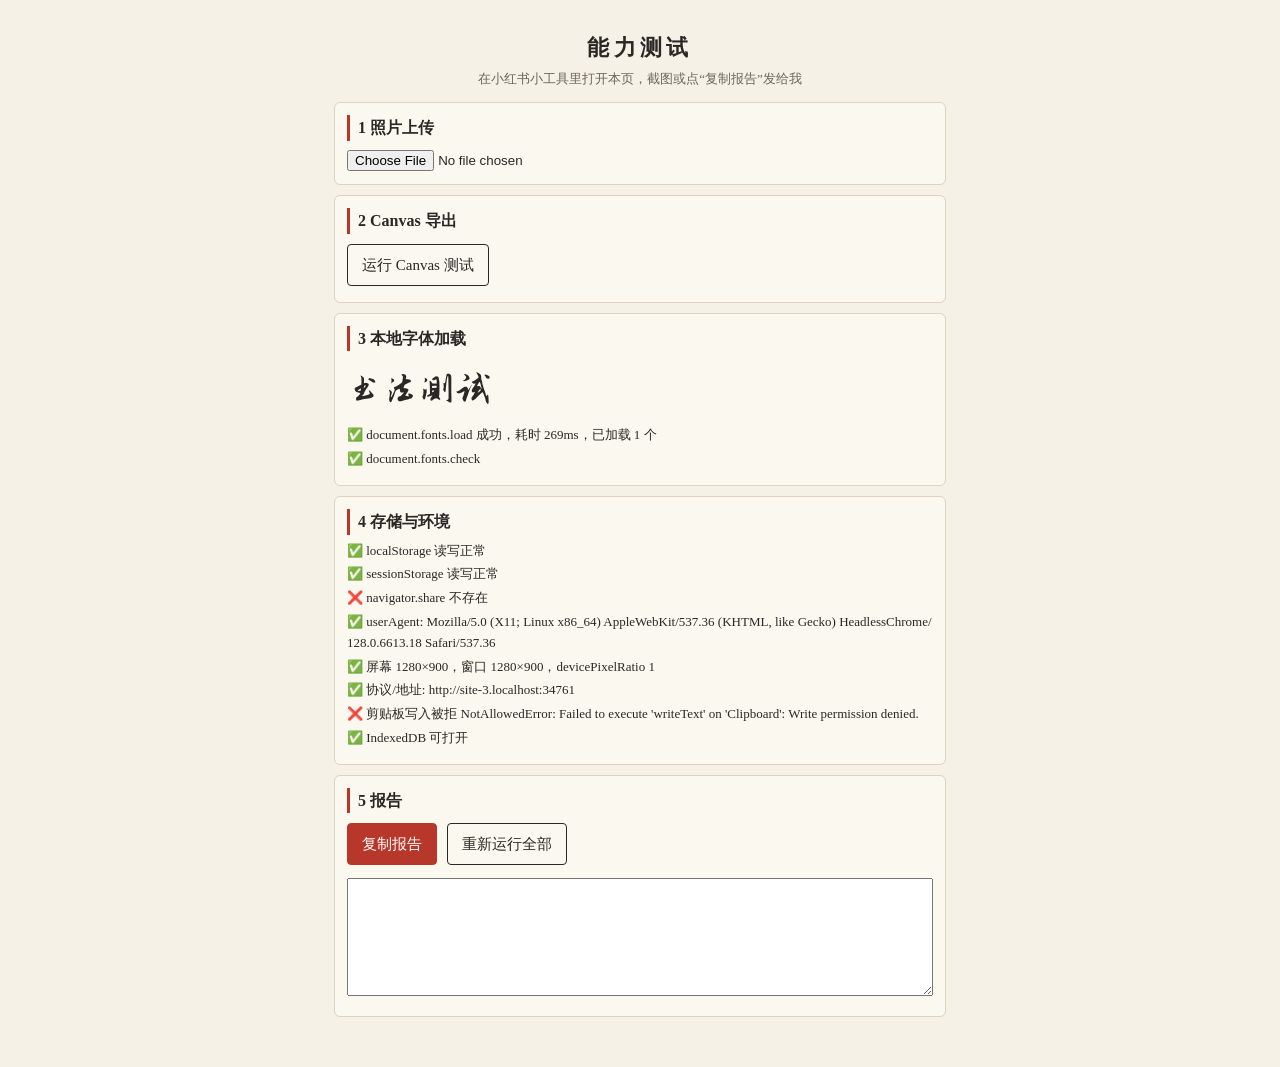
==== 00-sandbox-test/index.html @ 7041d2fe "Initial release: calligraphy wallpaper, bookplate, crochet chart, sandbox test Co-Authored-By: Claud" ====
<!doctype html>
<html lang="zh-CN">
<head>
<meta charset="utf-8">
<meta name="viewport" content="width=device-width,initial-scale=1,viewport-fit=cover">
<title>小红书小工具能力测试</title>
<style>
@font-face{font-family:"XMTest";src:url("fonts/test.woff2") format("woff2");font-display:block}
:root{--paper:#f6f1e6;--card:#fbf8f0;--ink:#2a2826;--ink2:#6b655c;--line:#ddd3bf;--red:#b8372b}
*{box-sizing:border-box}
body{margin:0;background:var(--paper);color:var(--ink);font-family:"Songti SC","Noto Serif SC",serif;line-height:1.6;padding:14px 14px 40px;max-width:640px;margin:0 auto}
h1{font-size:22px;text-align:center;letter-spacing:.2em;margin:16px 0 4px}
.sub{text-align:center;color:var(--ink2);font-size:13px;margin:0 0 12px}
.card{background:var(--card);border:1px solid var(--line);border-radius:6px;padding:12px;margin:10px 0}
h2{font-size:16px;margin:0 0 6px;border-left:3px solid var(--red);padding-left:8px}
.res{font-size:13px;margin:3px 0;word-break:break-all}
.btn{font:inherit;font-size:15px;border:1px solid var(--ink);background:transparent;color:var(--ink);padding:8px 14px;border-radius:4px;min-height:40px;margin:4px 6px 4px 0}
.btn.primary{background:var(--red);border-color:var(--red);color:#fff}
img.th{max-width:140px;max-height:140px;border:1px solid var(--line);display:block;margin:6px 0}
#fontdemo{font-family:"XMTest",serif;font-size:40px;margin:4px 0}
.ov{position:fixed;inset:0;background:#1b1a18;z-index:9;display:flex;flex-direction:column}
.ov[hidden]{display:none}
.ov .bar{color:#f6f1e6;padding:10px 14px;display:flex;justify-content:space-between;align-items:center;font-size:14px}
.ov .bar button{color:#f6f1e6;border-color:#f6f1e6;margin:0}
.ov .body{flex:1;overflow:auto;text-align:center}
.ov img{max-width:100%;background:#fff}
</style>
</head>
<body>
<h1>能力测试</h1>
<p class="sub">在小红书小工具里打开本页，截图或点“复制报告”发给我</p>

<div class="card" id="t1"><h2>1 照片上传</h2>
  <input type="file" id="f" accept="image/*">
  <div id="r1"></div></div>

<div class="card" id="t2"><h2>2 Canvas 导出</h2>
  <button class="btn" id="b2">运行 Canvas 测试</button>
  <div id="r2"></div></div>

<div class="card" id="t3"><h2>3 本地字体加载</h2>
  <div id="fontdemo">书法测试</div>
  <div id="r3"></div></div>

<div class="card" id="t4"><h2>4 存储与环境</h2><div id="r4"></div></div>

<div class="card"><h2>5 报告</h2>
  <button class="btn primary" id="copy">复制报告</button>
  <button class="btn" id="rerun">重新运行全部</button>
  <div id="r5" class="res"></div>
  <textarea id="rep" rows="8" style="width:100%;font-size:12px;margin-top:6px" readonly></textarea></div>

<div class="ov" id="ov" hidden><div class="bar"><span>长按图片，选择“保存图片”</span><button class="btn" id="cl">关闭</button></div><div class="body"><img id="oi" alt="测试图"></div></div>

<script>
(function () {
  'use strict';
  var R = {};   // key -> [{ok,text}]
  var $ = function (i) { return document.getElementById(i); };
  function add(group, ok, text) {
    (R[group] = R[group] || []).push({ ok: ok, text: text });
    var d = document.createElement('div');
    d.className = 'res'; d.textContent = (ok ? '✅ ' : '❌ ') + text;
    $(group).appendChild(d);
  }
  function reset(group) { R[group] = []; $(group).innerHTML = ''; }
  function err(e) { return (e && (e.name ? e.name + ': ' : '') + (e.message || e)) || String(e); }

  // 1 照片上传
  $('f').addEventListener('change', function (e) {
    reset('r1');
    var f = e.target.files && e.target.files[0];
    if (!f) { add('r1', false, '未选择文件'); return; }
    add('r1', true, '读取到文件 ' + (f.name || '?') + '，' + f.type + '，' + f.size + ' 字节');
    var url;
    try { url = URL.createObjectURL(f); } catch (x) { add('r1', false, 'createObjectURL 失败 ' + err(x)); return; }
    var img = new Image();
    img.className = 'th';
    img.onload = function () {
      add('r1', true, '图片解码成功，尺寸 ' + img.naturalWidth + '×' + img.naturalHeight);
      $('r1').appendChild(img);
    };
    img.onerror = function () { add('r1', false, '图片解码失败'); };
    img.src = url;
  });

  // 2 Canvas 导出
  function makeCanvas() {
    var c = document.createElement('canvas'); c.width = 300; c.height = 200;
    var g = c.getContext('2d');
    g.fillStyle = '#f6f1e6'; g.fillRect(0, 0, 300, 200);
    g.fillStyle = '#b8372b'; g.fillRect(20, 20, 80, 80);
    g.fillStyle = '#2a2826'; g.font = '28px serif'; g.fillText('能力测试', 120, 110);
    return c;
  }
  function runCanvas() {
    reset('r2');
    var c;
    try { c = makeCanvas(); add('r2', true, 'Canvas 2D 绘制成功'); } catch (e) { add('r2', false, 'Canvas 绘制失败 ' + err(e)); return; }
    try {
      var du = c.toDataURL('image/png');
      add('r2', du.indexOf('data:image/png') === 0, 'toDataURL ' + (du.length) + ' 字符');
    } catch (e) { add('r2', false, 'toDataURL 异常 ' + err(e)); }
    try {
      c.toBlob(function (b) {
        if (!b) { add('r2', false, 'toBlob 返回 null'); return; }
        add('r2', true, 'toBlob 成功，' + b.size + ' 字节');
        try {
          var url = URL.createObjectURL(b), a = document.createElement('a');
          a.href = url; a.download = 'sandbox-test.png';
          document.body.appendChild(a); a.click(); document.body.removeChild(a);
          add('r2', true, '<a download> 点击未抛异常（是否真的保存了文件请你手动确认）');
        } catch (e) { add('r2', false, '<a download> 抛异常 ' + err(e)); }
        try {
          $('oi').src = URL.createObjectURL(b); $('ov').hidden = false;
          add('r2', true, '已打开全屏 <img>：请长按图片，看有没有“保存图片”（需你手动确认）');
        } catch (e) { add('r2', false, '全屏 img 失败 ' + err(e)); }
      }, 'image/png');
    } catch (e) { add('r2', false, 'toBlob 异常 ' + err(e)); }
  }
  $('b2').addEventListener('click', runCanvas);
  $('cl').addEventListener('click', function () { $('ov').hidden = true; });

  // 3 字体
  function runFont() {
    reset('r3');
    if (!document.fonts || !document.fonts.load) { add('r3', false, '不支持 document.fonts.load'); return; }
    var t0 = Date.now();
    document.fonts.load('40px "XMTest"', '书法测试').then(function (list) {
      var ms = Date.now() - t0;
      var ok = list && list.length > 0;
      add('r3', ok, 'document.fonts.load ' + (ok ? '成功' : '返回空') + '，耗时 ' + ms + 'ms，已加载 ' + (list ? list.length : 0) + ' 个');
      try { add('r3', document.fonts.check('40px "XMTest"', '书法测试'), 'document.fonts.check'); } catch (e) { add('r3', false, 'check 异常 ' + err(e)); }
    }).catch(function (e) { add('r3', false, '字体加载失败 ' + err(e)); });
  }

  // 4 存储与环境
  function runEnv() {
    reset('r4');
    ['localStorage', 'sessionStorage'].forEach(function (n) {
      try {
        var s = window[n]; s.setItem('xm_t', '1');
        var v = s.getItem('xm_t'); s.removeItem('xm_t');
        add('r4', v === '1', n + ' 读写' + (v === '1' ? '正常' : '失败'));
      } catch (e) { add('r4', false, n + ' 不可用 ' + err(e)); }
    });
    try {
      if (!window.indexedDB) { add('r4', false, 'indexedDB 不存在'); }
      else {
        var q = indexedDB.open('xm_test', 1);
        q.onupgradeneeded = function () { q.result.createObjectStore('s'); };
        q.onsuccess = function () { add('r4', true, 'IndexedDB 可打开'); try { q.result.close(); indexedDB.deleteDatabase('xm_test'); } catch (e) {} };
        q.onerror = function () { add('r4', false, 'IndexedDB 打开失败 ' + err(q.error)); };
        q.onblocked = function () { add('r4', false, 'IndexedDB 被阻塞'); };
      }
    } catch (e) { add('r4', false, 'IndexedDB 异常 ' + err(e)); }
    add('r4', typeof navigator.share === 'function', 'navigator.share ' + (typeof navigator.share === 'function' ? '存在' : '不存在'));
    if (navigator.clipboard && navigator.clipboard.writeText) {
      navigator.clipboard.writeText('xm-test').then(function () { add('r4', true, '剪贴板写入成功'); },
        function (e) { add('r4', false, '剪贴板写入被拒 ' + err(e)); });
    } else { add('r4', false, 'navigator.clipboard.writeText 不存在'); }
    add('r4', true, 'userAgent: ' + navigator.userAgent);
    add('r4', true, '屏幕 ' + screen.width + '×' + screen.height + '，窗口 ' + innerWidth + '×' + innerHeight + '，devicePixelRatio ' + devicePixelRatio);
    add('r4', true, '协议/地址: ' + location.protocol + '//' + (location.host || '(空)'));
  }

  // 5 报告
  var names = { r1: '1 照片上传', r2: '2 Canvas 导出', r3: '3 本地字体', r4: '4 存储与环境' };
  function report() {
    var L = ['小红书小工具能力测试报告  ' + new Date().toLocaleString()];
    ['r1', 'r2', 'r3', 'r4'].forEach(function (k) {
      L.push('', '【' + names[k] + '】');
      if (!(R[k] && R[k].length)) L.push('（尚无结果）');
      (R[k] || []).forEach(function (x) { L.push((x.ok ? '✅ ' : '❌ ') + x.text); });
    });
    return L.join('\n');
  }
  $('copy').addEventListener('click', function () {
    var t = report(); $('rep').value = t;
    function fallback(why) {
      try {
        $('rep').focus(); $('rep').select();
        var ok = document.execCommand && document.execCommand('copy');
        $('r5').textContent = ok ? '✅ 已复制（execCommand）' : '❌ 自动复制失败（' + why + '），请长按下方文本框手动复制';
      } catch (e) { $('r5').textContent = '❌ 自动复制失败（' + err(e) + '），请长按下方文本框手动复制'; }
    }
    if (navigator.clipboard && navigator.clipboard.writeText) {
      navigator.clipboard.writeText(t).then(function () { $('r5').textContent = '✅ 已复制报告到剪贴板'; }, function (e) { fallback(err(e)); });
    } else fallback('无 clipboard API');
  });
  function runAll() { runFont(); runEnv(); }
  $('rerun').addEventListener('click', function () { runAll(); $('rep').value = ''; $('r5').textContent = ''; });
  runAll();
})();
</script>
</body>
</html>
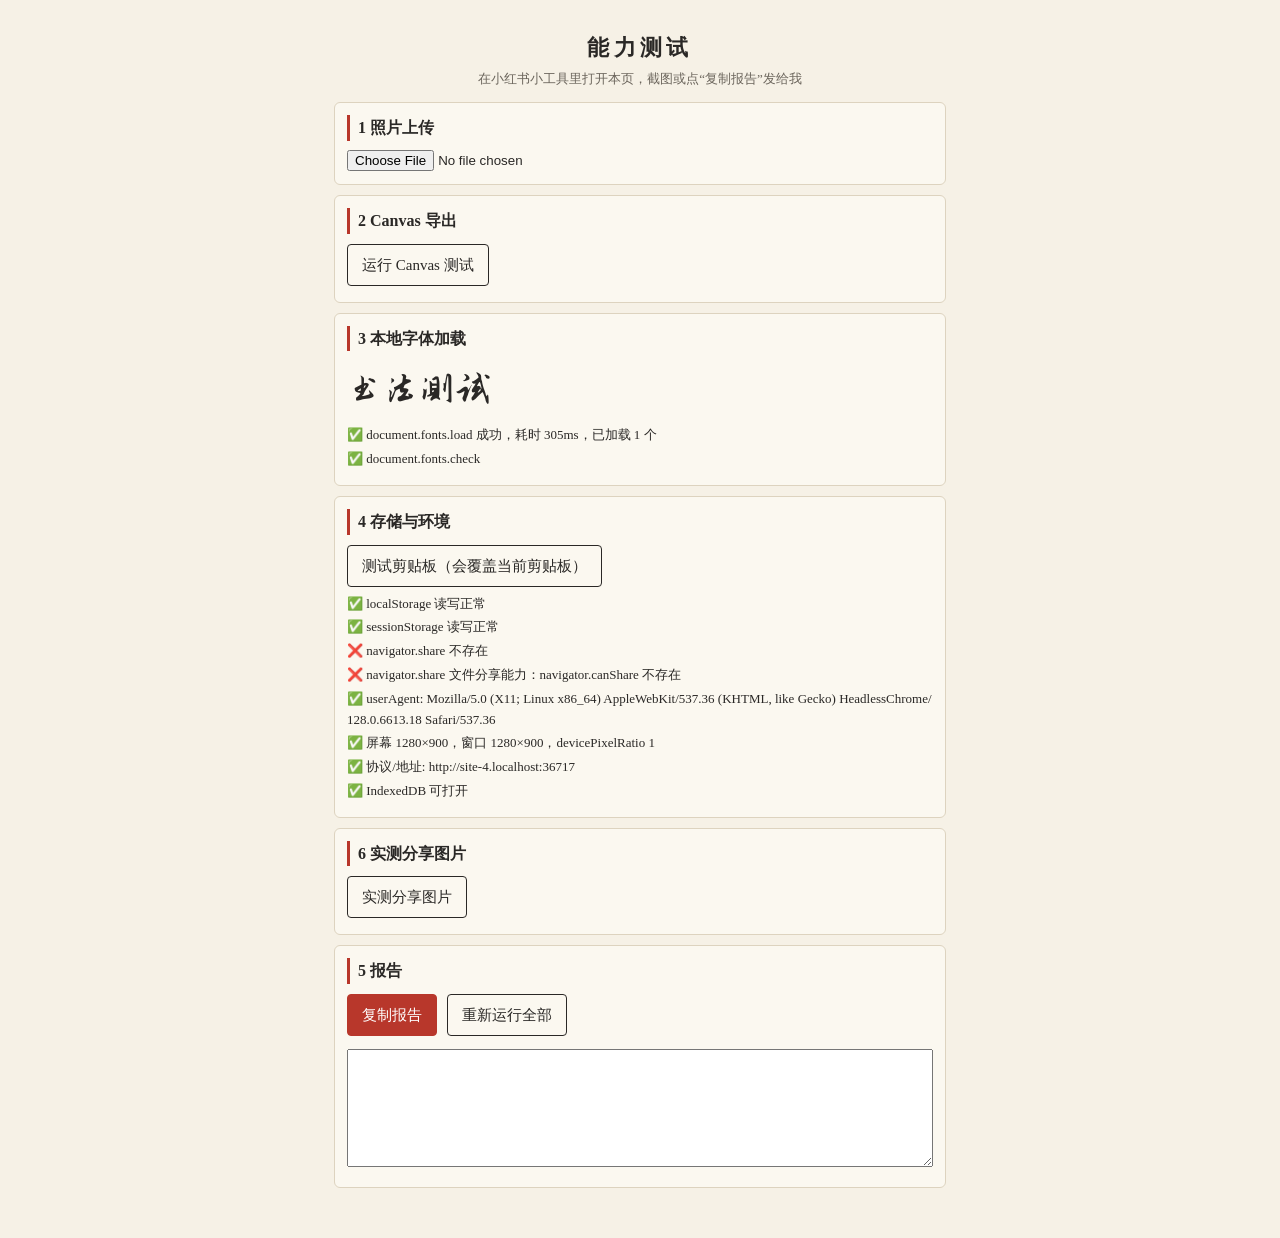
==== commit 20658391: "Optimize all tools and fix review findings - Unified save: share only on touch devices with 8s timeo" ====
--- a/00-sandbox-test/index.html
+++ b/00-sandbox-test/index.html
@@ -4,6 +4,7 @@
 <meta charset="utf-8">
 <meta name="viewport" content="width=device-width,initial-scale=1,viewport-fit=cover">
 <title>小红书小工具能力测试</title>
+<link rel="icon" href="[data-uri]">
 <style>
 @font-face{font-family:"XMTest";src:url("fonts/test.woff2") format("woff2");font-display:block}
 :root{--paper:#f6f1e6;--card:#fbf8f0;--ink:#2a2826;--ink2:#6b655c;--line:#ddd3bf;--red:#b8372b}
@@ -42,7 +43,13 @@
   <div id="fontdemo">书法测试</div>
   <div id="r3"></div></div>
 
-<div class="card" id="t4"><h2>4 存储与环境</h2><div id="r4"></div></div>
+<div class="card" id="t4"><h2>4 存储与环境</h2>
+  <button class="btn" id="bclip">测试剪贴板（会覆盖当前剪贴板）</button>
+  <div id="r4"></div></div>
+
+<div class="card" id="t6"><h2>6 实测分享图片</h2>
+  <button class="btn" id="bshare">实测分享图片</button>
+  <div id="r6"></div></div>
 
 <div class="card"><h2>5 报告</h2>
   <button class="btn primary" id="copy">复制报告</button>
@@ -155,20 +162,50 @@
       }
     } catch (e) { add('r4', false, 'IndexedDB 异常 ' + err(e)); }
     add('r4', typeof navigator.share === 'function', 'navigator.share ' + (typeof navigator.share === 'function' ? '存在' : '不存在'));
+    try {
+      var tf = new File([new Blob(['x'], { type: 'image/png' })], 'test.png', { type: 'image/png' });
+      if (typeof navigator.canShare !== 'function') add('r4', false, 'navigator.share 文件分享能力：navigator.canShare 不存在');
+      else add('r4', navigator.canShare({ files: [tf] }), 'navigator.share 文件分享能力（canShare files）' + (navigator.canShare({ files: [tf] }) ? '支持' : '不支持'));
+    } catch (e) { add('r4', false, 'navigator.share 文件分享能力检测异常 ' + err(e)); }
+    add('r4', true, 'userAgent: ' + navigator.userAgent);
+    add('r4', true, '屏幕 ' + screen.width + '×' + screen.height + '，窗口 ' + innerWidth + '×' + innerHeight + '，devicePixelRatio ' + devicePixelRatio);
+    add('r4', true, '协议/地址: ' + location.protocol + '//' + (location.host || '(空)'));
+  }
+
+  // 剪贴板：仅点按钮才测
+  $('bclip').addEventListener('click', function () {
     if (navigator.clipboard && navigator.clipboard.writeText) {
       navigator.clipboard.writeText('xm-test').then(function () { add('r4', true, '剪贴板写入成功'); },
         function (e) { add('r4', false, '剪贴板写入被拒 ' + err(e)); });
     } else { add('r4', false, 'navigator.clipboard.writeText 不存在'); }
-    add('r4', true, 'userAgent: ' + navigator.userAgent);
-    add('r4', true, '屏幕 ' + screen.width + '×' + screen.height + '，窗口 ' + innerWidth + '×' + innerHeight + '，devicePixelRatio ' + devicePixelRatio);
-    add('r4', true, '协议/地址: ' + location.protocol + '//' + (location.host || '(空)'));
-  }
+  });
+
+  // 6 实测分享图片
+  $('bshare').addEventListener('click', function () {
+    var btn = $('bshare');
+    reset('r6');
+    if (typeof navigator.share !== 'function') { add('r6', false, 'navigator.share 不存在'); return; }
+    btn.disabled = true;
+    makeCanvas().toBlob(function (b) {
+      var file, t0 = Date.now(), tm, done = false;
+      function end(ok, text) {
+        if (done) return; done = true; clearTimeout(tm); btn.disabled = false;
+        add('r6', ok, text + '（耗时 ' + (Date.now() - t0) + 'ms）');
+      }
+      try { file = new File([b], 'share-test.png', { type: 'image/png' }); } catch (e) { end(false, '构造 File 失败 ' + err(e)); return; }
+      tm = setTimeout(function () { end(false, '8 秒未返回（超时）'); }, 8000);
+      try {
+        navigator.share({ files: [file], title: '分享测试' }).then(function () { end(true, '分享成功'); },
+          function (e) { if (e && e.name === 'AbortError') end(true, '用户取消（AbortError）'); else end(false, '分享报错 ' + err(e)); });
+      } catch (e) { end(false, '分享同步抛异常 ' + err(e)); }
+    }, 'image/png');
+  });
 
   // 5 报告
-  var names = { r1: '1 照片上传', r2: '2 Canvas 导出', r3: '3 本地字体', r4: '4 存储与环境' };
+  var names = { r1: '1 照片上传', r2: '2 Canvas 导出', r3: '3 本地字体', r4: '4 存储与环境', r6: '6 实测分享图片' };
   function report() {
     var L = ['小红书小工具能力测试报告  ' + new Date().toLocaleString()];
-    ['r1', 'r2', 'r3', 'r4'].forEach(function (k) {
+    ['r1', 'r2', 'r3', 'r4', 'r6'].forEach(function (k) {
       L.push('', '【' + names[k] + '】');
       if (!(R[k] && R[k].length)) L.push('（尚无结果）');
       (R[k] || []).forEach(function (x) { L.push((x.ok ? '✅ ' : '❌ ') + x.text); });
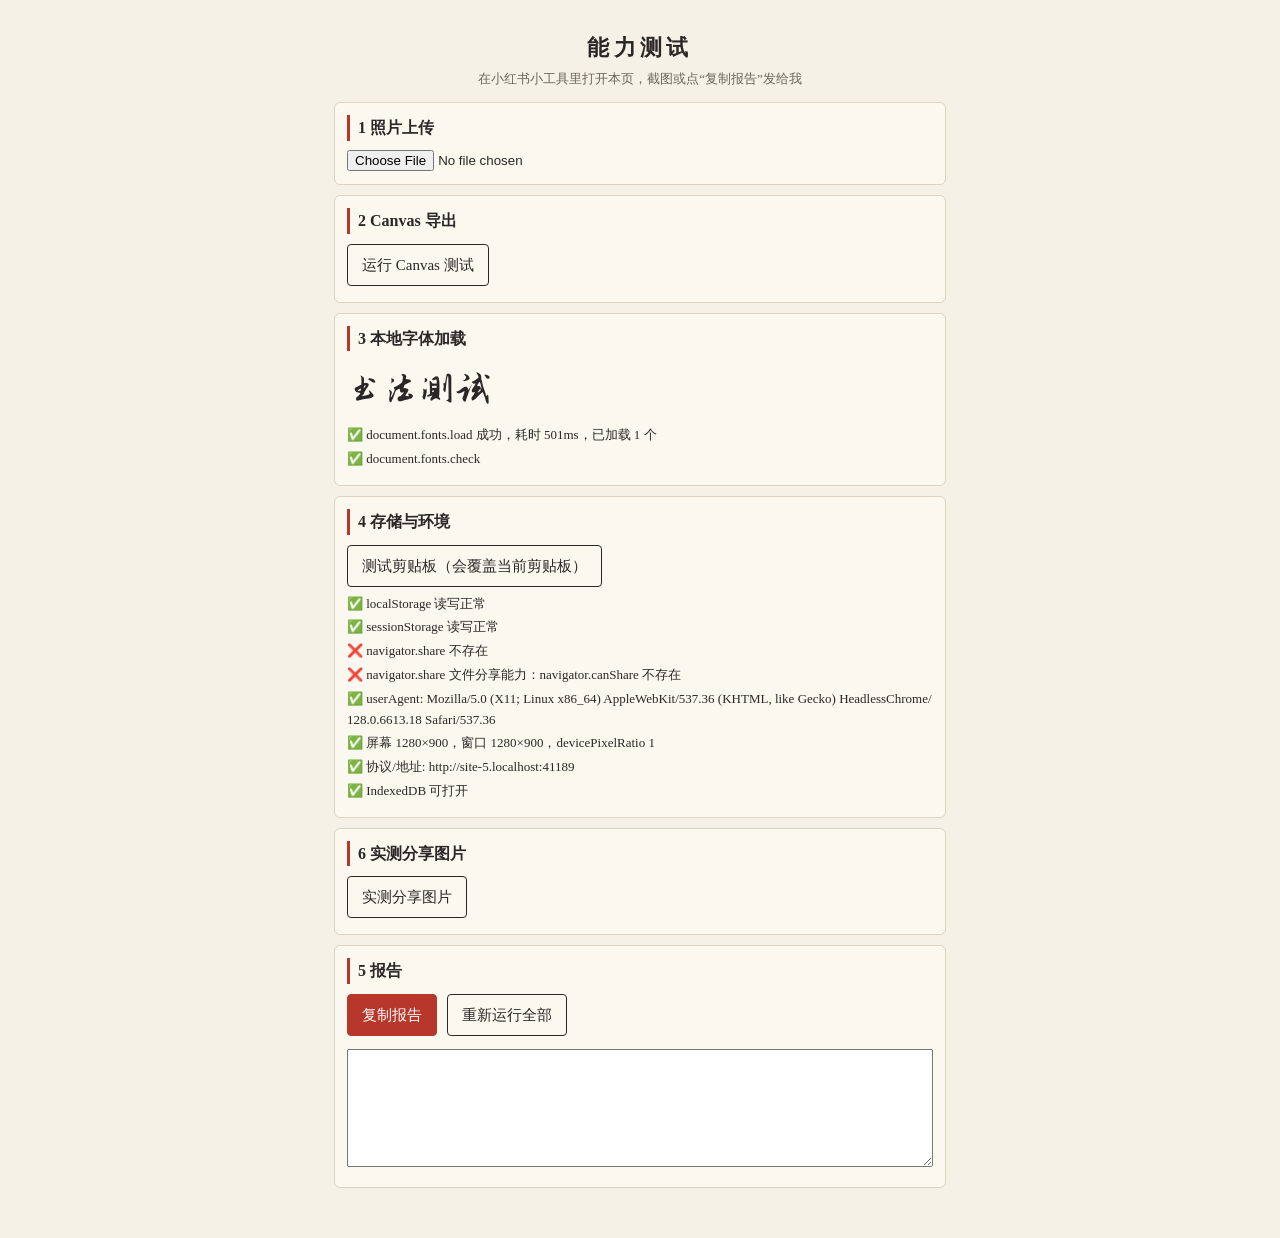
==== commit 1da3ada3: "00/01：字体加载超时回退、保存层焦点与 Esc、对比度与标签 Co-Authored-By: Claude Sonnet 5.5 <noreply@anthropic.com>" ====
--- a/00-sandbox-test/index.html
+++ b/00-sandbox-test/index.html
@@ -25,6 +25,9 @@
 .ov .bar button{color:#f6f1e6;border-color:#f6f1e6;margin:0}
 .ov .body{flex:1;overflow:auto;text-align:center}
 .ov img{max-width:100%;background:#fff}
+.sr{position:absolute;width:1px;height:1px;overflow:hidden;clip:rect(0 0 0 0);white-space:nowrap}
+.btn:focus-visible,input:focus-visible,textarea:focus-visible{outline:2px solid var(--red);outline-offset:2px}
+.btn:disabled{opacity:.5}
 </style>
 </head>
 <body>
@@ -32,6 +35,7 @@
 <p class="sub">在小红书小工具里打开本页，截图或点“复制报告”发给我</p>
 
 <div class="card" id="t1"><h2>1 照片上传</h2>
+  <label for="f" class="sr">选择一张照片</label>
   <input type="file" id="f" accept="image/*">
   <div id="r1"></div></div>
 
@@ -55,9 +59,10 @@
   <button class="btn primary" id="copy">复制报告</button>
   <button class="btn" id="rerun">重新运行全部</button>
   <div id="r5" class="res"></div>
+  <label for="rep" class="sr">测试报告文本</label>
   <textarea id="rep" rows="8" style="width:100%;font-size:12px;margin-top:6px" readonly></textarea></div>
 
-<div class="ov" id="ov" hidden><div class="bar"><span>长按图片，选择“保存图片”</span><button class="btn" id="cl">关闭</button></div><div class="body"><img id="oi" alt="测试图"></div></div>
+<div class="ov" id="ov" role="dialog" aria-modal="true" aria-label="保存图片测试" hidden><div class="bar"><span>长按图片，选择“保存图片”</span><button class="btn" id="cl">关闭</button></div><div class="body"><img id="oi" alt="测试图"></div></div>
 
 <script>
 (function () {
@@ -116,17 +121,34 @@
           var url = URL.createObjectURL(b), a = document.createElement('a');
           a.href = url; a.download = 'sandbox-test.png';
           document.body.appendChild(a); a.click(); document.body.removeChild(a);
+          setTimeout(function () { URL.revokeObjectURL(url); }, 10000);
           add('r2', true, '<a download> 点击未抛异常（是否真的保存了文件请你手动确认）');
         } catch (e) { add('r2', false, '<a download> 抛异常 ' + err(e)); }
         try {
-          $('oi').src = URL.createObjectURL(b); $('ov').hidden = false;
+          openOv(b);
           add('r2', true, '已打开全屏 <img>：请长按图片，看有没有“保存图片”（需你手动确认）');
         } catch (e) { add('r2', false, '全屏 img 失败 ' + err(e)); }
       }, 'image/png');
     } catch (e) { add('r2', false, 'toBlob 异常 ' + err(e)); }
   }
   $('b2').addEventListener('click', runCanvas);
-  $('cl').addEventListener('click', function () { $('ov').hidden = true; });
+  var ovFrom = null, ovUrl = '';
+function openOv(blob) {
+  if (ovUrl) URL.revokeObjectURL(ovUrl);
+  ovUrl = URL.createObjectURL(blob); $('oi').src = ovUrl;
+  ovFrom = document.activeElement; $('ov').hidden = false; $('cl').focus();
+}
+function closeOv() {
+  if ($('ov').hidden) return;
+  $('ov').hidden = true; $('oi').removeAttribute('src');
+  if (ovUrl) { URL.revokeObjectURL(ovUrl); ovUrl = ''; }
+  if (ovFrom && ovFrom.focus) ovFrom.focus();
+}
+$('cl').addEventListener('click', closeOv);
+document.addEventListener('keydown', function (e) {
+  if (e.key === 'Escape') closeOv();
+  else if (e.key === 'Tab' && !$('ov').hidden) { e.preventDefault(); $('cl').focus(); }
+});
 
   // 3 字体
   function runFont() {
@@ -187,6 +209,7 @@
     if (typeof navigator.share !== 'function') { add('r6', false, 'navigator.share 不存在'); return; }
     btn.disabled = true;
     makeCanvas().toBlob(function (b) {
+      if (!b) { btn.disabled = false; add('r6', false, 'toBlob 返回 null'); return; }
       var file, t0 = Date.now(), tm, done = false;
       function end(ok, text) {
         if (done) return; done = true; clearTimeout(tm); btn.disabled = false;
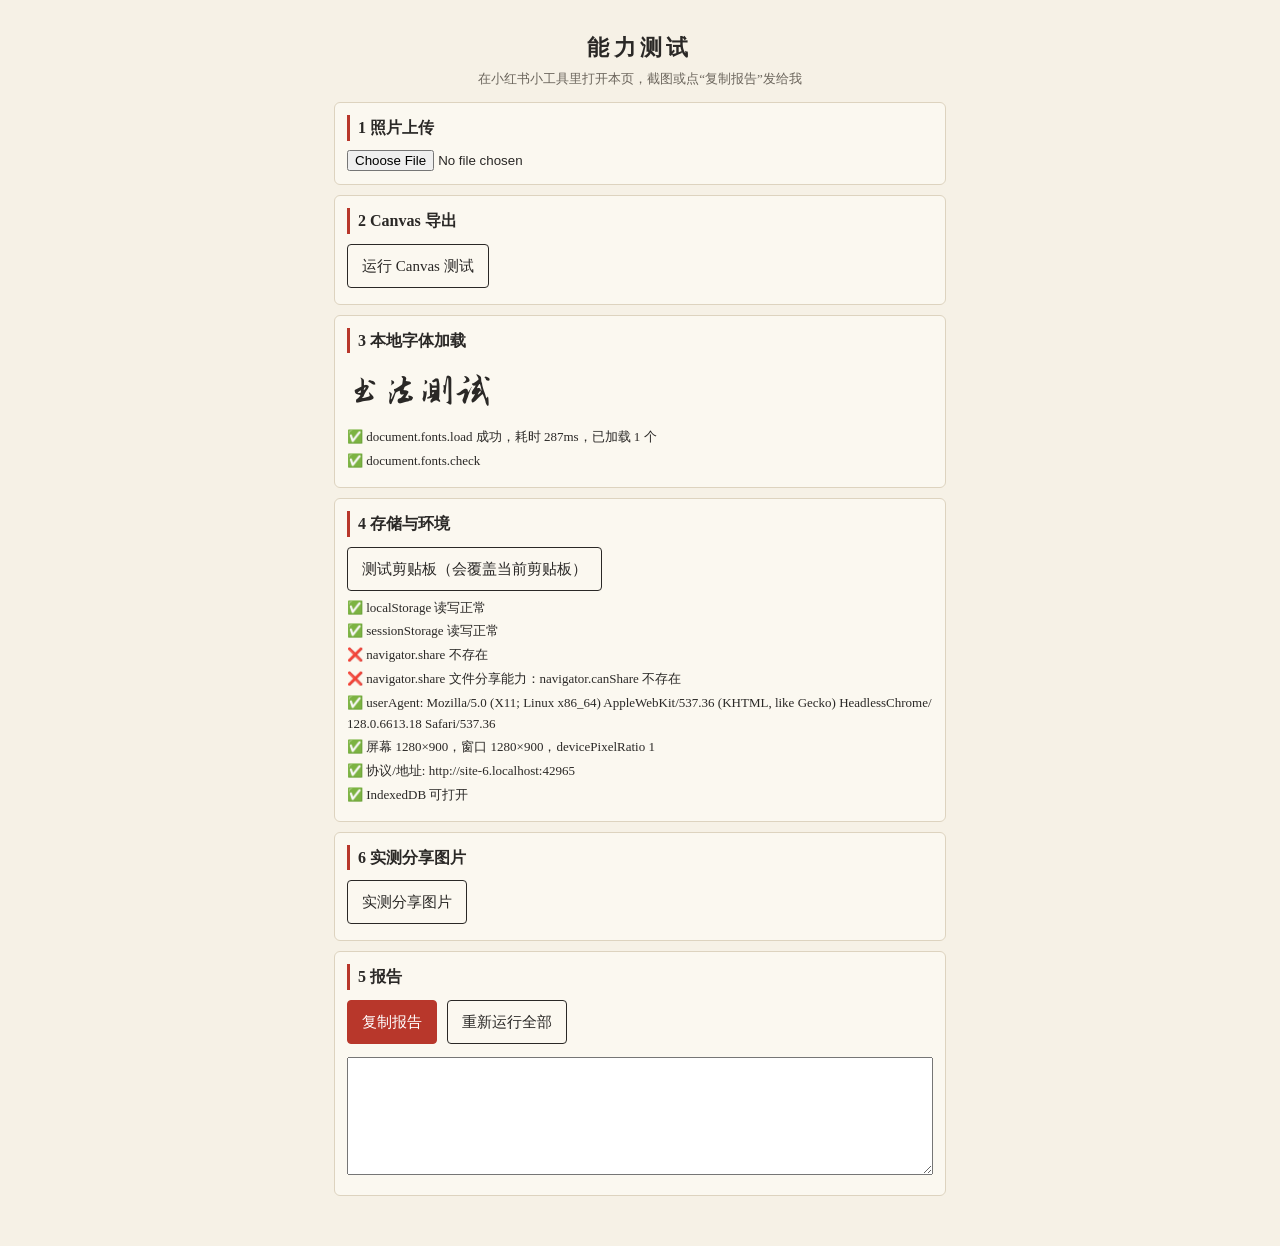
==== commit dbb9796b: "00：按钮 min-height 40→44px，与 01~04 触控目标一致 Co-Authored-By: Claude Sonnet 5.5 <noreply@anthropic.com>" ====
--- a/00-sandbox-test/index.html
+++ b/00-sandbox-test/index.html
@@ -15,7 +15,7 @@
 .card{background:var(--card);border:1px solid var(--line);border-radius:6px;padding:12px;margin:10px 0}
 h2{font-size:16px;margin:0 0 6px;border-left:3px solid var(--red);padding-left:8px}
 .res{font-size:13px;margin:3px 0;word-break:break-all}
-.btn{font:inherit;font-size:15px;border:1px solid var(--ink);background:transparent;color:var(--ink);padding:8px 14px;border-radius:4px;min-height:40px;margin:4px 6px 4px 0}
+.btn{font:inherit;font-size:15px;border:1px solid var(--ink);background:transparent;color:var(--ink);padding:8px 14px;border-radius:4px;min-height:44px;margin:4px 6px 4px 0}
 .btn.primary{background:var(--red);border-color:var(--red);color:#fff}
 img.th{max-width:140px;max-height:140px;border:1px solid var(--line);display:block;margin:6px 0}
 #fontdemo{font-family:"XMTest",serif;font-size:40px;margin:4px 0}
